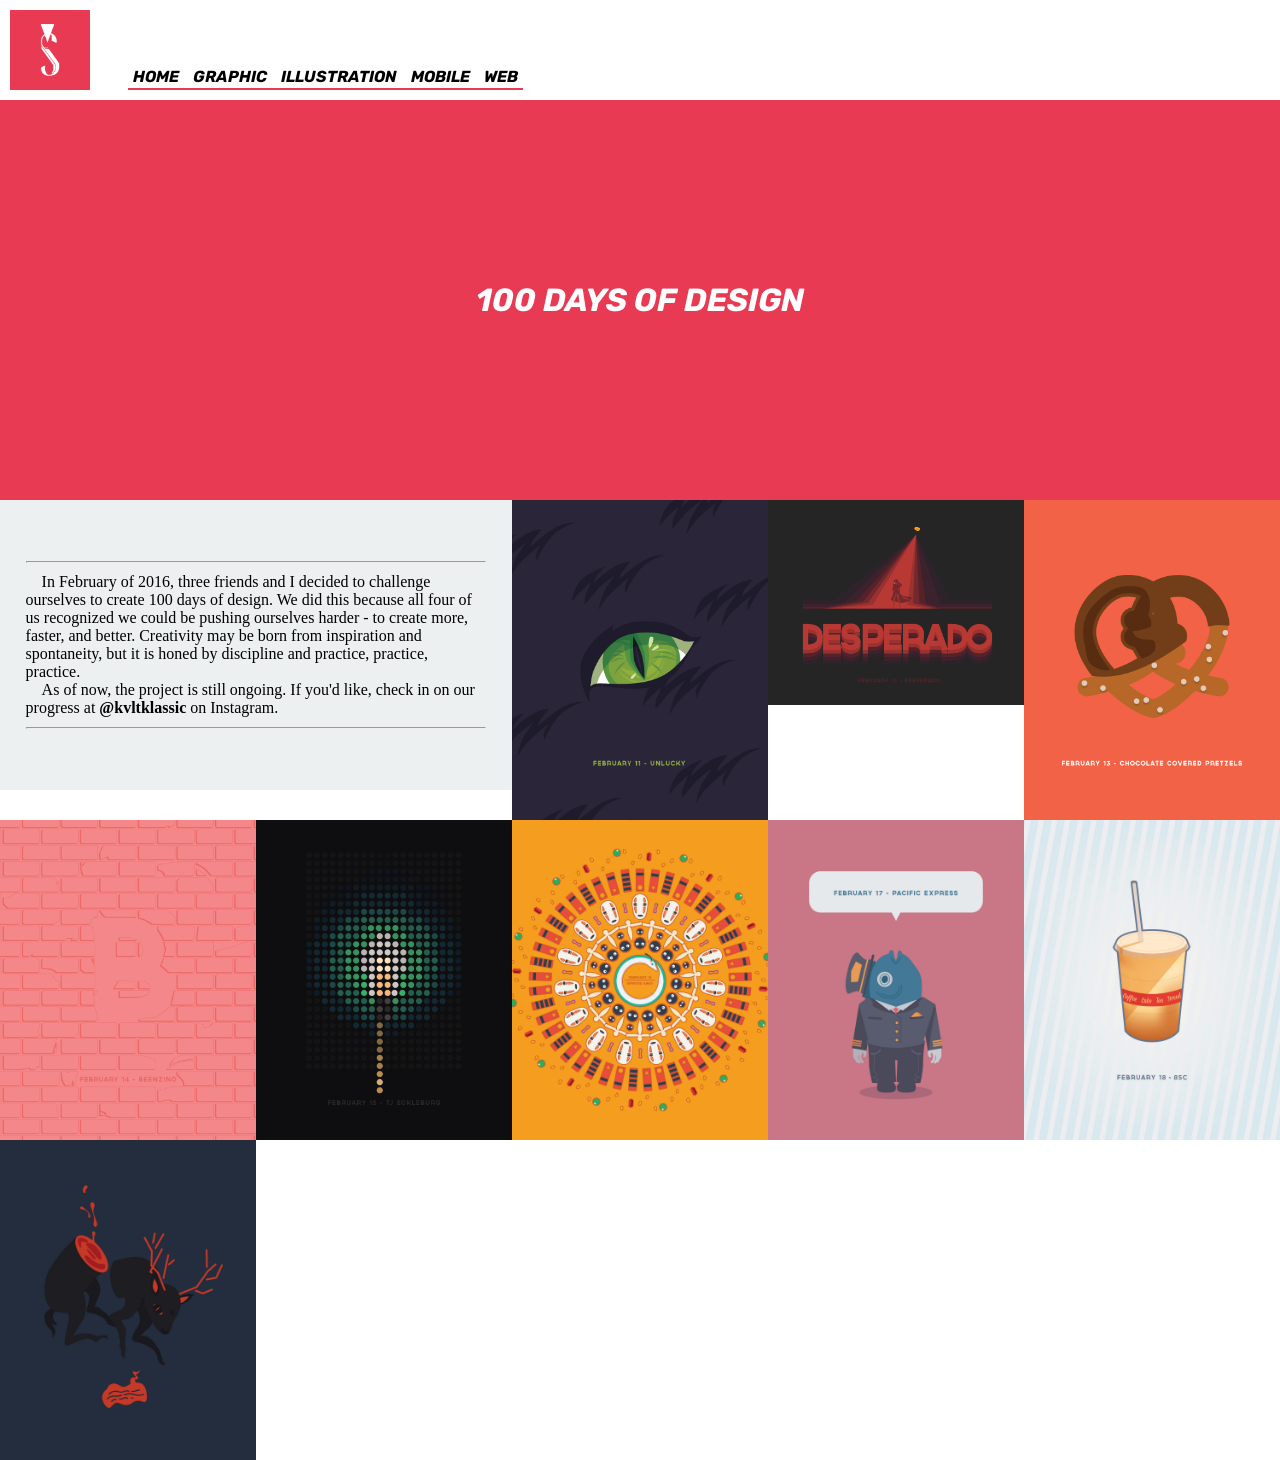
==== 100days.html @ 227e9b25 "add 100 days of design" ====
<!DOCTYPE html>
<html lang="en">
<head>
<meta charset="UTF-8">
<meta name="description" 
      content="Victoria Shi's Portfolio - 100 Days of Design">
<meta name="author" content="Victoria Shi">
    
<link rel="stylesheet" type="text/css" href="css/style.css">
<link rel="icon" 
      type="image/png" 
      href="favicon.png">
<link href='https://fonts.googleapis.com/css?family=Rubik:300,700italic' rel='stylesheet' type='text/css'>
<script src="https://ajax.googleapis.com/ajax/libs/jquery/1.11.3/jquery.min.js"></script>
<script src="https://npmcdn.com/masonry-layout@4.0/dist/masonry.pkgd.min.js"></script>

<title>Victoria Shi's Portfolio | 100 Days of Design</title>
</head>
<body>
    <div class="top">
    <div class="navbar-icon">
        <a href="index.html"><img src="images/personal-icon.png"></a>
    </div>
    <div class="navbar">
        <ul>
        <li><a href="/index.html">Home</a></li>
        <li><a href="/graphic.html">Graphic</a></li>
        <li><a href="/illustration.html">Illustration</a></li>
        <li><a href="/mobile.html">Mobile</a></li>
        <li><a href="/web.html">Web</a></li>
    </ul>
    <div class="underbar"></div>
    </div>
    
</div>
<div id="title">
    <p>100 Days of Design</p>
</div>   
    
<div class="masonry-grid">
    <div class="grid-sizer"></div>
    <div class="grid-item grid-item--width-2">
        <div class="text-light" id="hundred-days">
            <hr>
                <p>In February of 2016, three friends and I decided to challenge ourselves to create 100 days of design. We did this because all four of us recognized we could be pushing ourselves harder - to create more, faster, and better. Creativity may be born from inspiration and spontaneity, but it is honed by discipline and practice, practice, practice.</p>
            <p>As of now, the project is still ongoing. If you'd like, check in on our progress at <b><a href="https://www.instagram.com/kvltklassic/">@kvltklassic</a></b> on Instagram.</p>
            <hr>
            </div>
    </div>
    <div class="grid-item">
        <img src="/images/100_days/2.11-unlucky.jpg" alt="Day 1, February 11: Unlucky">
        </div>
    <div class="grid-item"><img src="/images/100_days/2.12-desperado.jpg" alt="Day 2, February 12: Desperado"></div>
    <div class="grid-item"><img src="/images/100_days/2.13-chocolate_pretzel.jpg" alt="Day 3, February 13: Chocolate-covered Pretzel"></div>
    <div class="grid-item"><img src="/images/100_days/2.14-beenzino.jpg" alt="Day 4, February 14: Break"></div>
    <div class="grid-item"><img src="/images/100_days/2.15-eckleburg.jpg" alt="Day 5, February 15: T.J. Eckleburg"></div>
    <div class="grid-item"><img src="/images/100_days/2.16-spirited_away.jpg" alt="Day 6, February 16: Spirited Away"></div>
    <div class="grid-item"><img src="/images/100_days/2.17-pacific_express.jpg" alt="Day 7, February 17: Pacific Express"></div>
    <div class="grid-item"><img src="/images/100_days/2.18-85C.jpg" alt="Day 8, February 18: 85C"></div>
    <div class="grid-item"><img src="/images/100_days/2.19-chaos_reigns.jpg" alt="Day 9, February 19: Chaos Reigns"></div>
</div>
    
<div class="footer">
    <p>&copy; Victoria Shi 2015</p>
</div>

    <script src="/js/vs.js"></script>
</body>
</html>
---- css/style.css ----
.text-emphasis, .text-emphasis-light, .navbar ul li a, .title-left, .contact .left, .mobile-container .item .caption .title,
.graphic-container .item .caption .title,
.smart-suds-container .item .caption .title,
.web-container .item .caption .title, .web-container #stitch-container #stitch-text .title, #title, .link .content {
  font-family: 'Rubik', 'Helvetica Neue', Helvetica, Arial, sans-serif;
  font-weight: 700;
  font-style: italic;
  font-size: 1em;
  text-transform: uppercase; }

.text-emphasis-light {
  font-style: normal;
  font-weight: 300; }

.text-light, .footer, .navbar ul li, .description-right, .contact .right, .mobile-container .item .caption .description,
.graphic-container .item .caption .description,
.smart-suds-container .item .caption .description,
.web-container .item .caption .description, .web-container #stitch-container #stitch-text .description {
  font-family: 'Roboto Slab', serif;
  font-weight: 300;
  font-size: 1em; }

.footer {
  color: white;
  background-color: #e83a53;
  height: 30px; }
  .footer p {
    line-height: 30px;
    margin-left: 15px; }

.top {
  position: relative;
  background-color: white;
  background-position: left center;
  background-size: 120% auto;
  width: 100vw;
  height: 10vw;
  min-height: 50px;
  max-height: 100px; }

.navbar {
  position: absolute;
  left: 10vw;
  bottom: 10px;
  max-width: 90vw; }
  .navbar ul li {
    padding: 2px 5px;
    color: white;
    display: inline-block; }
    .navbar ul li a {
      color: black; }
    .navbar ul li a:hover {
      color: #e83a53; }
    .navbar ul li a:active {
      color: #e83a53; }
  .navbar .underbar {
    height: 2px;
    background-color: #e83a53; }

.navbar-icon {
  box-sizing: border-box;
  padding: 10px;
  width: 10vw;
  height: 10vw;
  min-height: 50px;
  max-height: 100px;
  min-width: 50px;
  max-width: 100px;
  background-color: white;
  position: absolute; }
  .navbar-icon img {
    width: 100%;
    height: auto; }

@media only screen and (max-width: 500px) {
  .top {
    height: auto;
    min-height: inherit; }

  .navbar-icon {
    padding: 0;
    margin-top: 5px;
    position: static;
    overflow: hidden;
    float: none;
    text-align: center;
    min-width: 100vw;
    display: block; }
    .navbar-icon img {
      display: inline-block;
      margin-right: auto;
      margin-left: auto;
      height: 100%;
      width: auto; }

  .navbar {
    padding-left: 5px;
    padding-bottom: 5px;
    position: static;
    display: block;
    width: auto; }
    .navbar ul li a {
      font-size: .6em; } }
.grid-sizer,
.grid-item {
  width: 20%;
  box-sizing: border-box; }

.grid-item--width-2 {
  width: 40%; }

.grid-item {
  float: left; }

.grid-item img {
  display: block;
  max-width: 100%; }

#hundred-days {
  background-color: #ecf0f1;
  padding: 10% 5%;
  font-size: 1em;
  box-sizing: border-box; }
  #hundred-days p {
    text-indent: 1em; }
  #hundred-days hr {
    margin: 10px 0; }

@media only screen and (min-width: 900px) and (max-width: 1250px) {
  .grid-sizer,
  .grid-item {
    width: 25%; }

  .grid-item--width-2 {
    width: 50%; } }
@media only screen and (min-width: 550px) and (max-width: 900px) {
  .grid-sizer,
  .grid-item {
    width: 33.333%; }

  .grid-item--width-2 {
    width: 66.667%; } }
@media only screen and (max-width: 550px) and (min-width: 320px) {
  .grid-sizer,
  .grid-item {
    width: 50%; }

  .grid-item--width-2 {
    width: 100%; } }
/* Smartphones (portrait) ----------- */
@media only screen and (max-width: 320px) {
  .grid-sizer,
  .grid-item {
    width: 100%; } }
* {
  padding: 0;
  margin: 0; }

a {
  text-decoration: none;
  color: inherit; }

.title-left, .contact .left, .mobile-container .item .caption .title,
.graphic-container .item .caption .title,
.smart-suds-container .item .caption .title,
.web-container .item .caption .title, .web-container #stitch-container #stitch-text .title {
  vertical-align: top;
  display: inline-block;
  word-break: break-all;
  width: 40%;
  padding-right: 2%;
  text-align: right;
  box-sizing: border-box;
  font-size: 3em; }
  .title-left a, .contact .left a, .mobile-container .item .caption .title a,
  .graphic-container .item .caption .title a,
  .smart-suds-container .item .caption .title a,
  .web-container .item .caption .title a, .web-container #stitch-container #stitch-text .title a {
    color: inherit; }
  .title-left a:hover, .contact .left a:hover, .mobile-container .item .caption .title a:hover,
  .graphic-container .item .caption .title a:hover,
  .smart-suds-container .item .caption .title a:hover,
  .web-container .item .caption .title a:hover, .web-container #stitch-container #stitch-text .title a:hover {
    opacity: 0.5; }

.title-center {
  font-size: 3em;
  word-break: normal;
  width: 100%;
  padding: 0;
  text-align: center;
  border: none;
  display: inline; }

.description-center {
  border: none;
  padding-left: 0;
  width: 100%; }

.description-right, .contact .right, .mobile-container .item .caption .description,
.graphic-container .item .caption .description,
.smart-suds-container .item .caption .description,
.web-container .item .caption .description, .web-container #stitch-container #stitch-text .description {
  border-left: 1px solid black;
  line-height: 2em;
  box-sizing: border-box;
  vertical-align: top;
  display: inline-block;
  font-size: .7em;
  text-indent: 20px;
  text-align: left;
  padding-left: 2%;
  width: 50%;
  text-transform: none; }

.large-banner, #title, #about, .header {
  width: 100vw;
  height: 40vw;
  max-height: 400px;
  text-align: center; }

#title {
  background-color: #e83a53; }
  #title p {
    color: white;
    display: inline-block;
    font-size: 2em;
    padding: 0 5vw;
    position: relative;
    top: 50%;
    -webkit-transform: translateY(-50%);
    -ms-transform: translateY(-50%);
    transform: translateY(-50%); }

.contact {
  margin-right: auto;
  margin-left: auto;
  max-width: 800px;
  padding: 40px 0;
  text-align: center; }
  .contact a {
    text-decoration: underline; }
  .contact a:hover {
    opacity: 0.5; }
  .contact .left {
    word-break: keep-all; }
  .contact .right {
    font-size: 1em; }
  .contact .contact-links-container {
    display: -webkit-box;
    display: -webkit-flex;
    display: -moz-flex;
    display: -ms-flexbox;
    display: flex;
    -webkit-box-pack: center;
    -ms-flex-pack: center;
    -webkit-justify-content: center;
    -moz-justify-content: center;
    justify-content: center; }
  .contact img {
    max-width: 80%; }

#about {
  background-color: black;
  background-image: url(/images/sf-night.jpg);
  background-size: cover;
  background-position: center center;
  text-align: center; }
  #about span {
    line-height: 1.5em;
    color: white;
    display: inline-block;
    padding: 0 1vw;
    position: relative;
    top: 50%;
    -webkit-transform: translateY(-50%);
    -ms-transform: translateY(-50%);
    transform: translateY(-50%); }
  #about span.names {
    text-align: left; }
  #about span.positions {
    text-align: right; }

.link-container {
  text-align: center;
  background-color: #e83a53; }

.link {
  background-color: #e83a53;
  padding: 2vw 0;
  text-align: center; }
  .link:hover {
    color: white; }
  .link .img-fill {
    -webkit-transition: background-color 0.3s;
    -moz-transition: background-color 0.3s;
    -ms-transition: background-color 0.3s;
    -o-transition: background-color 0.3s;
    transition: background-color 0.3s;
    display: inline-block;
    width: 50%;
    padding: 0; }
    .link .img-fill.light {
      background-color: white; }
    .link .img-fill.dark {
      background-color: black; }
    .link .img-fill:hover {
      background-color: #e83a53; }
    .link .img-fill img {
      width: 100%;
      vertical-align: bottom; }
  .link .content {
    padding: 1vw 0;
    font-size: 2em; }
    .link .content span a {
      color: white; }
    .link .content span a:hover {
      color: black; }

.header {
  background-position: center center;
  background-size: cover; }
  .header span {
    display: inline-block;
    position: relative;
    top: 50%;
    -webkit-transform: translateY(-50%);
    -ms-transform: translateY(-50%);
    transform: translateY(-50%);
    font-size: 2em;
    color: white; }
  .header img {
    height: 2em;
    position: relative;
    top: 50%;
    -webkit-transform: translateY(-50%);
    -ms-transform: translateY(-50%);
    transform: translateY(-50%); }
  .header#header-illustration {
    background-image: url(/images/illustration.JPG); }
  .header#header-mobile {
    background-image: url(/images/mobile.jpg); }
  .header#header-graphic {
    background-image: url(/images/graphic.jpg); }
  .header#header-smart-suds {
    background-image: url(/images/smart-suds/laundromat.jpg); }
  .header#header-web {
    background-image: url(/images/stripes2-edited.jpg); }

.illustration-container {
  text-align: center;
  padding: 5%;
  max-width: 1000px;
  margin-right: auto;
  margin-left: auto;
  background-color: white;
  -webkit-box-align: center;
  -ms-flex-align: center;
  -webkit-align-items: center;
  -moz-align-items: center;
  align-items: center;
  display: -webkit-box;
  display: -webkit-flex;
  display: -moz-flex;
  display: -ms-flexbox;
  display: flex;
  -webkit-flex-wrap: wrap;
  -moz-flex-wrap: wrap;
  -ms-flex-wrap: wrap;
  flex-wrap: wrap;
  -webkit-box-direction: normal;
  -webkit-box-orient: horizontal;
  -webkit-flex-direction: row;
  -moz-flex-direction: row;
  -ms-flex-direction: row;
  flex-direction: row;
  -ms-flex-pack: distribute;
  -webkit-justify-content: space-around;
  -moz-justify-content: space-around;
  justify-content: space-around; }
  .illustration-container .item {
    border: 1px solid #f7f7f7;
    margin-bottom: 1%;
    padding: 5px;
    position: relative;
    overflow: hidden;
    box-sizing: border-box;
    background-color: white;
    width: 49%; }
    .illustration-container .item img {
      width: 100%;
      height: auto;
      position: relative; }
    .illustration-container .item .caption {
      position: absolute;
      background-color: black;
      top: 5px;
      left: 5px;
      bottom: 5px;
      right: 5px;
      color: white; }
    .illustration-container .item .caption span {
      display: inline;
      position: absolute;
      bottom: 5%;
      width: 90%; }
      .illustration-container .item .caption span.title {
        overflow: hidden;
        left: 5%;
        text-align: left;
        font-size: 3em;
        word-break: break-all; }
      .illustration-container .item .caption span.description {
        display: none; }

.mobile-container .item,
.graphic-container .item,
.smart-suds-container .item,
.web-container .item {
  padding: 40px 20px;
  box-sizing: border-box;
  width: 100vw;
  text-align: center; }
  .mobile-container .item:nth-of-type(odd),
  .graphic-container .item:nth-of-type(odd),
  .smart-suds-container .item:nth-of-type(odd),
  .web-container .item:nth-of-type(odd) {
    background-color: #f7f7f7; }
  .mobile-container .item:nth-of-type(even),
  .graphic-container .item:nth-of-type(even),
  .smart-suds-container .item:nth-of-type(even),
  .web-container .item:nth-of-type(even) {
    background-color: white; }
  .mobile-container .item.full-vertical .screens,
  .graphic-container .item.full-vertical .screens,
  .smart-suds-container .item.full-vertical .screens,
  .web-container .item.full-vertical .screens {
    -webkit-box-direction: normal;
    -webkit-box-orient: vertical;
    -webkit-flex-direction: column;
    -moz-flex-direction: column;
    -ms-flex-direction: column;
    flex-direction: column;
    -webkit-flex-wrap: wrap;
    -moz-flex-wrap: wrap;
    -ms-flex-wrap: wrap;
    flex-wrap: wrap;
    width: 100%; }
  .mobile-container .item .screens,
  .graphic-container .item .screens,
  .smart-suds-container .item .screens,
  .web-container .item .screens {
    width: 65%;
    margin-right: auto;
    margin-left: auto;
    max-width: 800px;
    display: -webkit-box;
    display: -webkit-flex;
    display: -moz-flex;
    display: -ms-flexbox;
    display: flex;
    -webkit-box-pack: center;
    -ms-flex-pack: center;
    -webkit-justify-content: center;
    -moz-justify-content: center;
    justify-content: center; }
  .mobile-container .item .screens#miwok,
  .graphic-container .item .screens#miwok,
  .smart-suds-container .item .screens#miwok,
  .web-container .item .screens#miwok {
    width: 90%;
    max-width: 900px;
    flex-wrap: wrap; }
    .mobile-container .item .screens#miwok .img-container,
    .graphic-container .item .screens#miwok .img-container,
    .smart-suds-container .item .screens#miwok .img-container,
    .web-container .item .screens#miwok .img-container {
      min-width: 80px;
      width: 33%;
      max-width: 150px; }
  .mobile-container .item img,
  .graphic-container .item img,
  .smart-suds-container .item img,
  .web-container .item img {
    max-width: 100%; }
  .mobile-container .item .caption,
  .graphic-container .item .caption,
  .smart-suds-container .item .caption,
  .web-container .item .caption {
    padding: 40px 0;
    max-width: 1000px;
    margin-right: auto;
    margin-left: auto; }
  .mobile-container .item .caption .line,
  .graphic-container .item .caption .line,
  .smart-suds-container .item .caption .line,
  .web-container .item .caption .line {
    display: none;
    margin: 20px 0;
    height: 1px;
    background-color: black; }

.web-container #stitch-container {
  text-align: left;
  margin-bottom: 40px; }
  .web-container #stitch-container img {
    width: 100%;
    display: block; }
  .web-container #stitch-container #stitch-text {
    min-height: 100%;
    box-sizing: border-box;
    vertical-align: top;
    text-align: center; }
    .web-container #stitch-container #stitch-text .title {
      margin: 40px 0; }
    .web-container #stitch-container #stitch-text .description {
      margin: 40px 0; }
.web-container .item .screens {
  width: 100%;
  -webkit-flex-wrap: wrap;
  -moz-flex-wrap: wrap;
  -ms-flex-wrap: wrap;
  flex-wrap: wrap;
  -webkit-box-align: center;
  -ms-flex-align: center;
  -webkit-align-items: center;
  -moz-align-items: center;
  align-items: center; }
.web-container .img-container {
  padding: 40px 0; }
.web-container .img-container.small {
  width: 30%; }
.web-container .img-container.full {
  width: 60%; }
.web-container .img-container.small img,
.web-container .img-container.full img {
  width: 100%;
  height: auto; }
.web-container .img-container.arrow {
  box-sizing: border-box;
  width: 5%;
  padding: 10px; }

.smart-suds-container ul {
  padding-left: 20px;
  text-indent: 0; }
.smart-suds-container #final-app .screens {
  -webkit-flex-wrap: wrap;
  -moz-flex-wrap: wrap;
  -ms-flex-wrap: wrap;
  flex-wrap: wrap;
  -webkit-box-pack: center;
  -ms-flex-pack: center;
  -webkit-justify-content: center;
  -moz-justify-content: center;
  justify-content: center; }
.smart-suds-container #final-app .img-container {
  max-width: 33%; }

#chaos-reigns {
  height: 400px;
  background: url("/images/100_days/chaos_reigns-thumb-dark.png") no-repeat center;
  width: 500px; }
  #chaos-reigns:hover {
    -webkit-transition: background-image 0.5s ease-in-out;
    -moz-transition: background-image 0.5s ease-in-out;
    -ms-transition: background-image 0.5s ease-in-out;
    -o-transition: background-image 0.5s ease-in-out;
    transition: background-image 0.5s ease-in-out;
    background-image: url("/images/100_days/chaos_reigns-thumb-light.png"); }

.caption.light {
  color: lightgray; }

#living-community .screens {
  -webkit-flex-wrap: wrap;
  -moz-flex-wrap: wrap;
  -ms-flex-wrap: wrap;
  flex-wrap: wrap; }
#living-community .img-container {
  width: 33%; }

.up-button {
  margin-left: -90%;
  display: inline-block;
  height: 3em;
  width: 3em;
  background: url("/images/icons/arrow_u.png") no-repeat center;
  background-size: contain; }
  .up-button.dark {
    background-image: url("/images/icons/arrow_u_black.png"); }
  .up-button:hover {
    cursor: pointer;
    opacity: 0.5; }

.mobile-container .item:nth-of-type(odd) {
  background-color: white; }
.mobile-container .item:nth-of-type(even) {
  background-color: #f7f7f7; }

/* Small screens ----------- */
@media only screen and (max-width: 500px), (max-device-width: 500px) {
  .contact .left,
  .contact .right {
    margin-right: auto;
    margin-left: auto;
    text-align: center;
    width: 80%;
    display: block;
    border: none; }
  .contact .left {
    margin-bottom: 40px; }

  .smart-suds-container #final-app .screens {
    -webkit-flex-wrap: wrap;
    -moz-flex-wrap: wrap;
    -ms-flex-wrap: wrap;
    flex-wrap: wrap;
    -webkit-box-pack: center;
    -ms-flex-pack: center;
    -webkit-justify-content: center;
    -moz-justify-content: center;
    justify-content: center; }
  .smart-suds-container #final-app .img-container {
    max-width: 100%; }

  .mobile-container .item,
  .mobile-container #living-community,
  .graphic-container .item,
  .graphic-container #living-community,
  .smart-suds-container .item,
  .smart-suds-container #living-community,
  .web-container .item,
  .web-container #living-community {
    padding: 20px; }
    .mobile-container .item .screens,
    .mobile-container #living-community .screens,
    .graphic-container .item .screens,
    .graphic-container #living-community .screens,
    .smart-suds-container .item .screens,
    .smart-suds-container #living-community .screens,
    .web-container .item .screens,
    .web-container #living-community .screens {
      -webkit-box-direction: normal;
      -webkit-box-orient: vertical;
      -webkit-flex-direction: column;
      -moz-flex-direction: column;
      -ms-flex-direction: column;
      flex-direction: column;
      -webkit-flex-wrap: wrap;
      -moz-flex-wrap: wrap;
      -ms-flex-wrap: wrap;
      flex-wrap: wrap;
      width: 100%; }
    .mobile-container .item .img-container,
    .mobile-container #living-community .img-container,
    .graphic-container .item .img-container,
    .graphic-container #living-community .img-container,
    .smart-suds-container .item .img-container,
    .smart-suds-container #living-community .img-container,
    .web-container .item .img-container,
    .web-container #living-community .img-container {
      width: 100%; }
    .mobile-container .item .caption,
    .mobile-container #living-community .caption,
    .graphic-container .item .caption,
    .graphic-container #living-community .caption,
    .smart-suds-container .item .caption,
    .smart-suds-container #living-community .caption,
    .web-container .item .caption,
    .web-container #living-community .caption {
      padding: 20px 0 0 0; }
    .mobile-container .item .caption .line,
    .mobile-container #living-community .caption .line,
    .graphic-container .item .caption .line,
    .graphic-container #living-community .caption .line,
    .smart-suds-container .item .caption .line,
    .smart-suds-container #living-community .caption .line,
    .web-container .item .caption .line,
    .web-container #living-community .caption .line {
      display: block; }
    .mobile-container .item .caption .title,
    .mobile-container #living-community .caption .title,
    .graphic-container .item .caption .title,
    .graphic-container #living-community .caption .title,
    .smart-suds-container .item .caption .title,
    .smart-suds-container #living-community .caption .title,
    .web-container .item .caption .title,
    .web-container #living-community .caption .title {
      font-size: 3em;
      word-break: normal;
      width: 100%;
      padding: 0;
      text-align: center;
      border: none;
      display: inline; }
    .mobile-container .item .caption .description,
    .mobile-container #living-community .caption .description,
    .graphic-container .item .caption .description,
    .graphic-container #living-community .caption .description,
    .smart-suds-container .item .caption .description,
    .smart-suds-container #living-community .caption .description,
    .web-container .item .caption .description,
    .web-container #living-community .caption .description {
      border: none;
      padding-left: 0;
      width: 100%; }
  .mobile-container #living-community .img-container,
  .graphic-container #living-community .img-container,
  .smart-suds-container #living-community .img-container,
  .web-container #living-community .img-container {
    width: 50%; }
  .mobile-container #living-community .screens,
  .graphic-container #living-community .screens,
  .smart-suds-container #living-community .screens,
  .web-container #living-community .screens {
    -webkit-box-direction: normal;
    -webkit-box-orient: horizontal;
    -webkit-flex-direction: row;
    -moz-flex-direction: row;
    -ms-flex-direction: row;
    flex-direction: row; }
  .mobile-container #living-community .line,
  .graphic-container #living-community .line,
  .smart-suds-container #living-community .line,
  .web-container #living-community .line {
    background-color: lightgray; }

  .link {
    padding: 20px 0;
    display: -webkit-box;
    display: -webkit-flex;
    display: -moz-flex;
    display: -ms-flexbox;
    display: flex;
    -webkit-flex-wrap: wrap;
    -moz-flex-wrap: wrap;
    -ms-flex-wrap: wrap;
    flex-wrap: wrap;
    -webkit-box-direction: normal;
    -webkit-box-orient: horizontal;
    -webkit-flex-direction: row;
    -moz-flex-direction: row;
    -ms-flex-direction: row;
    flex-direction: row;
    -webkit-box-pack: center;
    -ms-flex-pack: center;
    -webkit-justify-content: center;
    -moz-justify-content: center;
    justify-content: center;
    -webkit-box-align: center;
    -ms-flex-align: center;
    -webkit-align-items: center;
    -moz-align-items: center;
    align-items: center; }
    .link .img-fill {
      width: 30%;
      margin-right: 10px; }

  .illustration-container .item {
    width: 100%; }

  .mobile-container .item .screens {
    -webkit-box-direction: normal;
    -webkit-box-orient: horizontal;
    -webkit-flex-direction: row;
    -moz-flex-direction: row;
    -ms-flex-direction: row;
    flex-direction: row; }

  .mobile-container .item .img-container {
    width: 50%; }

  #title {
    font-size: 1em; }

  .link .background-image {
    -webkit-filter: blur(0px);
    -moz-filter: blur(0px);
    -ms-filter: blur(0px);
    -o-filter: blur(0px);
    filter: blur(0px); }

  #about span {
    font-size: .6em; }

  .illustration-container .item .caption span.title {
    font-size: 2em; }

  .web-container #stitch-container #stitch-text .title {
    font-size: 3em;
    word-break: normal;
    width: 100%;
    padding: 0;
    text-align: center;
    border: none;
    display: inline; }
  .web-container #stitch-container #stitch-text .description {
    border: none;
    padding-left: 0;
    width: 100%; }
  .web-container .img-container.small {
    width: 100%; }
  .web-container .img-container.full {
    width: 100%; }
  .web-container .img-container.arrow {
    display: none; } }
@media only screen and (min-width: 650px) {
  .header span {
    font-size: 3em; }
  .header img {
    height: 3em; }

  .link {
    max-width: 500px;
    width: 50vw;
    display: inline-block; } }
@media only screen and (min-width: 950px) {
  .web-container #stitch-container {
    background-image: url("/images/web/twindom/twindom.com-stitch-blurred.jpg");
    background-position: right center;
    background-size: cover; }
    .web-container #stitch-container img {
      width: 65%;
      display: inline-block; }
    .web-container #stitch-container #stitch-text {
      background-color: rgba(0, 0, 0, 0.2);
      color: white;
      padding: 5%;
      width: 35%;
      display: inline-block; }
      .web-container #stitch-container #stitch-text .title {
        font-size: 2em;
        word-break: break-all;
        width: 100%;
        padding: 0;
        text-align: left;
        display: inline; }
      .web-container #stitch-container #stitch-text .description {
        border: none;
        width: 100%; }

  .mobile-container .item .caption .title,
  .graphic-container .item .caption .title {
    word-break: normal; } }

/*# sourceMappingURL=style.css.map */
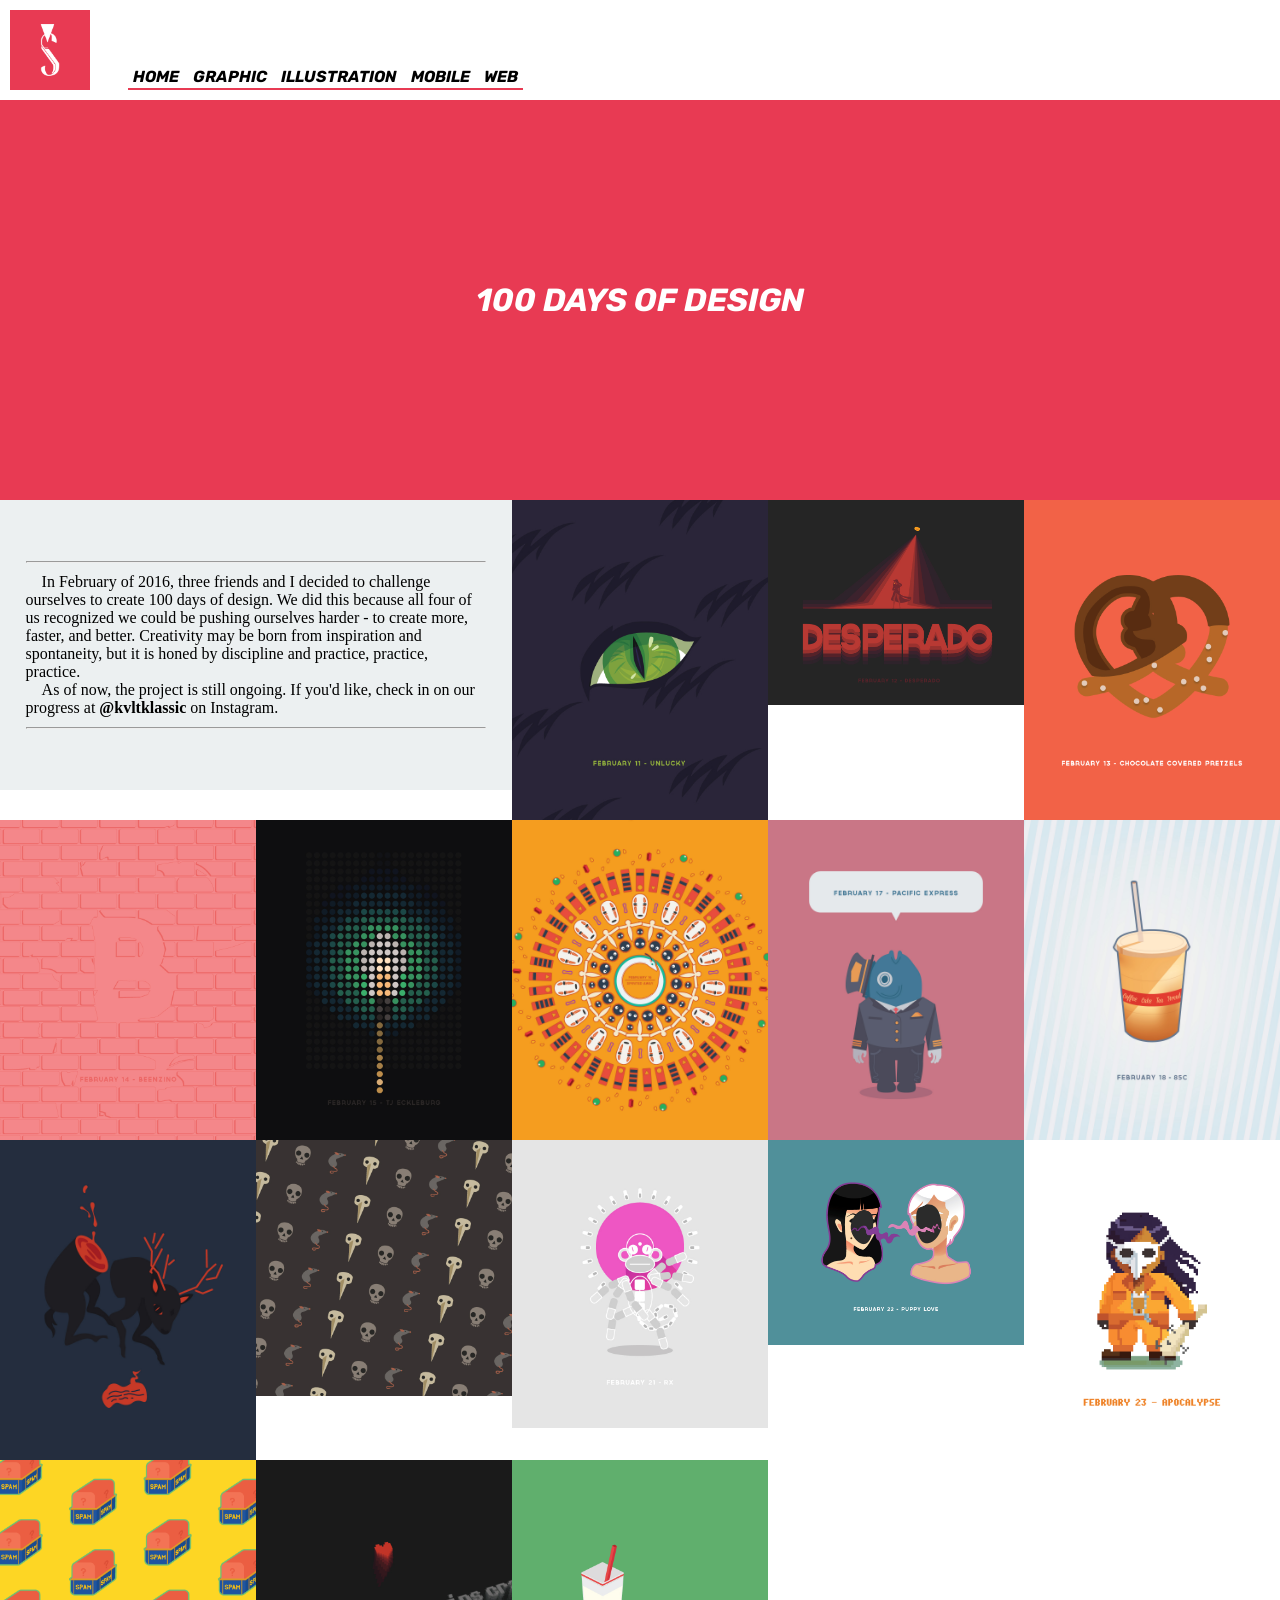
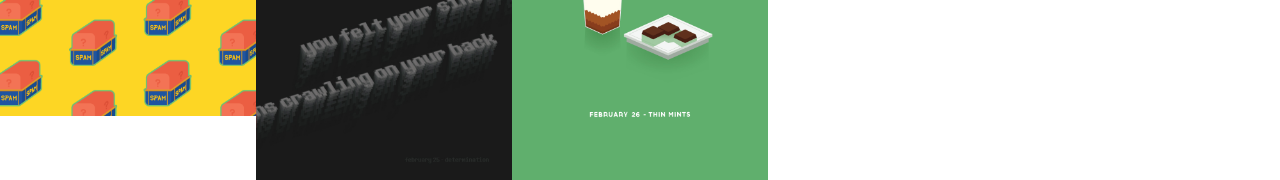
==== commit ae14a1f4: "update 100 days challenge up to february 26" ====
--- a/100days.html
+++ b/100days.html
@@ -5,7 +5,8 @@
 <meta name="description" 
       content="Victoria Shi's Portfolio - 100 Days of Design">
 <meta name="author" content="Victoria Shi">
-    
+<meta name="viewport" content="width=device-width,initial-scale=1">
+
 <link rel="stylesheet" type="text/css" href="css/style.css">
 <link rel="icon" 
       type="image/png" 
@@ -58,7 +59,15 @@
     <div class="grid-item"><img src="/images/100_days/2.17-pacific_express.jpg" alt="Day 7, February 17: Pacific Express"></div>
     <div class="grid-item"><img src="/images/100_days/2.18-85C.jpg" alt="Day 8, February 18: 85C"></div>
     <div class="grid-item"><img src="/images/100_days/2.19-chaos_reigns.jpg" alt="Day 9, February 19: Chaos Reigns"></div>
+    <div class="grid-item"><img src="/images/100_days/2.20-tomb_paper.jpg" alt="Day 10, February 20: Tomb Paper"></div>
+    <div class="grid-item"><img src="/images/100_days/2.21-rx.jpg" alt="Day 11, February 21: ℞"></div>
+    <div class="grid-item"><img src="/images/100_days/2.22-puppy_love.jpg" alt="Day 12, February 22: Puppy Love"></div>
+    <div class="grid-item"><img src="/images/100_days/2.23-apocalypse.jpg" alt="Day 13, February 23: Apocalypse"></div>
+    <div class="grid-item"><img src="/images/100_days/2.24-spam.png" alt="Day 14, February 24: Spam"></div>
+    <div class="grid-item"><img src="/images/100_days/2.25-determination.jpg" alt="Day 15, February 25: Determination"></div>
+    <div class="grid-item"><img src="/images/100_days/2.26-thin_mints.jpg" alt="Day 16, February 26: Thin Mints"></div>
 </div>
+    
     
 <div class="footer">
     <p>&copy; Victoria Shi 2015</p>
--- a/css/style.css
+++ b/css/style.css
@@ -74,8 +74,10 @@
 
 @media only screen and (max-width: 500px) {
   .top {
+    text-align: center;
     height: auto;
-    min-height: inherit; }
+    min-height: inherit;
+    box-sizing: border-box; }
 
   .navbar-icon {
     padding: 0;
@@ -94,13 +96,15 @@
       width: auto; }
 
   .navbar {
+    text-align: center;
     padding-left: 5px;
     padding-bottom: 5px;
     position: static;
     display: block;
-    width: auto; }
+    width: auto;
+    margin-bottom: 10px; }
     .navbar ul li a {
-      font-size: .6em; } }
+      font-size: 1em; } }
 .grid-sizer,
 .grid-item {
   width: 20%;
@@ -216,6 +220,7 @@
 .large-banner, #title, #about, .header {
   width: 100vw;
   height: 40vw;
+  min-height: 250px;
   max-height: 400px;
   text-align: center; }
 
@@ -558,9 +563,15 @@
   max-width: 33%; }
 
 #chaos-reigns {
-  height: 400px;
+  width: 100%;
+  height: 320px;
   background: url("/images/100_days/chaos_reigns-thumb-dark.png") no-repeat center;
-  width: 500px; }
+  -webkit-background-size: contain;
+  -khtml-background-size: contain;
+  -moz-background-size: contain;
+  -ms-background-size: contain;
+  -o-background-size: contain;
+  background-size: contain; }
   #chaos-reigns:hover {
     -webkit-transition: background-image 0.5s ease-in-out;
     -moz-transition: background-image 0.5s ease-in-out;
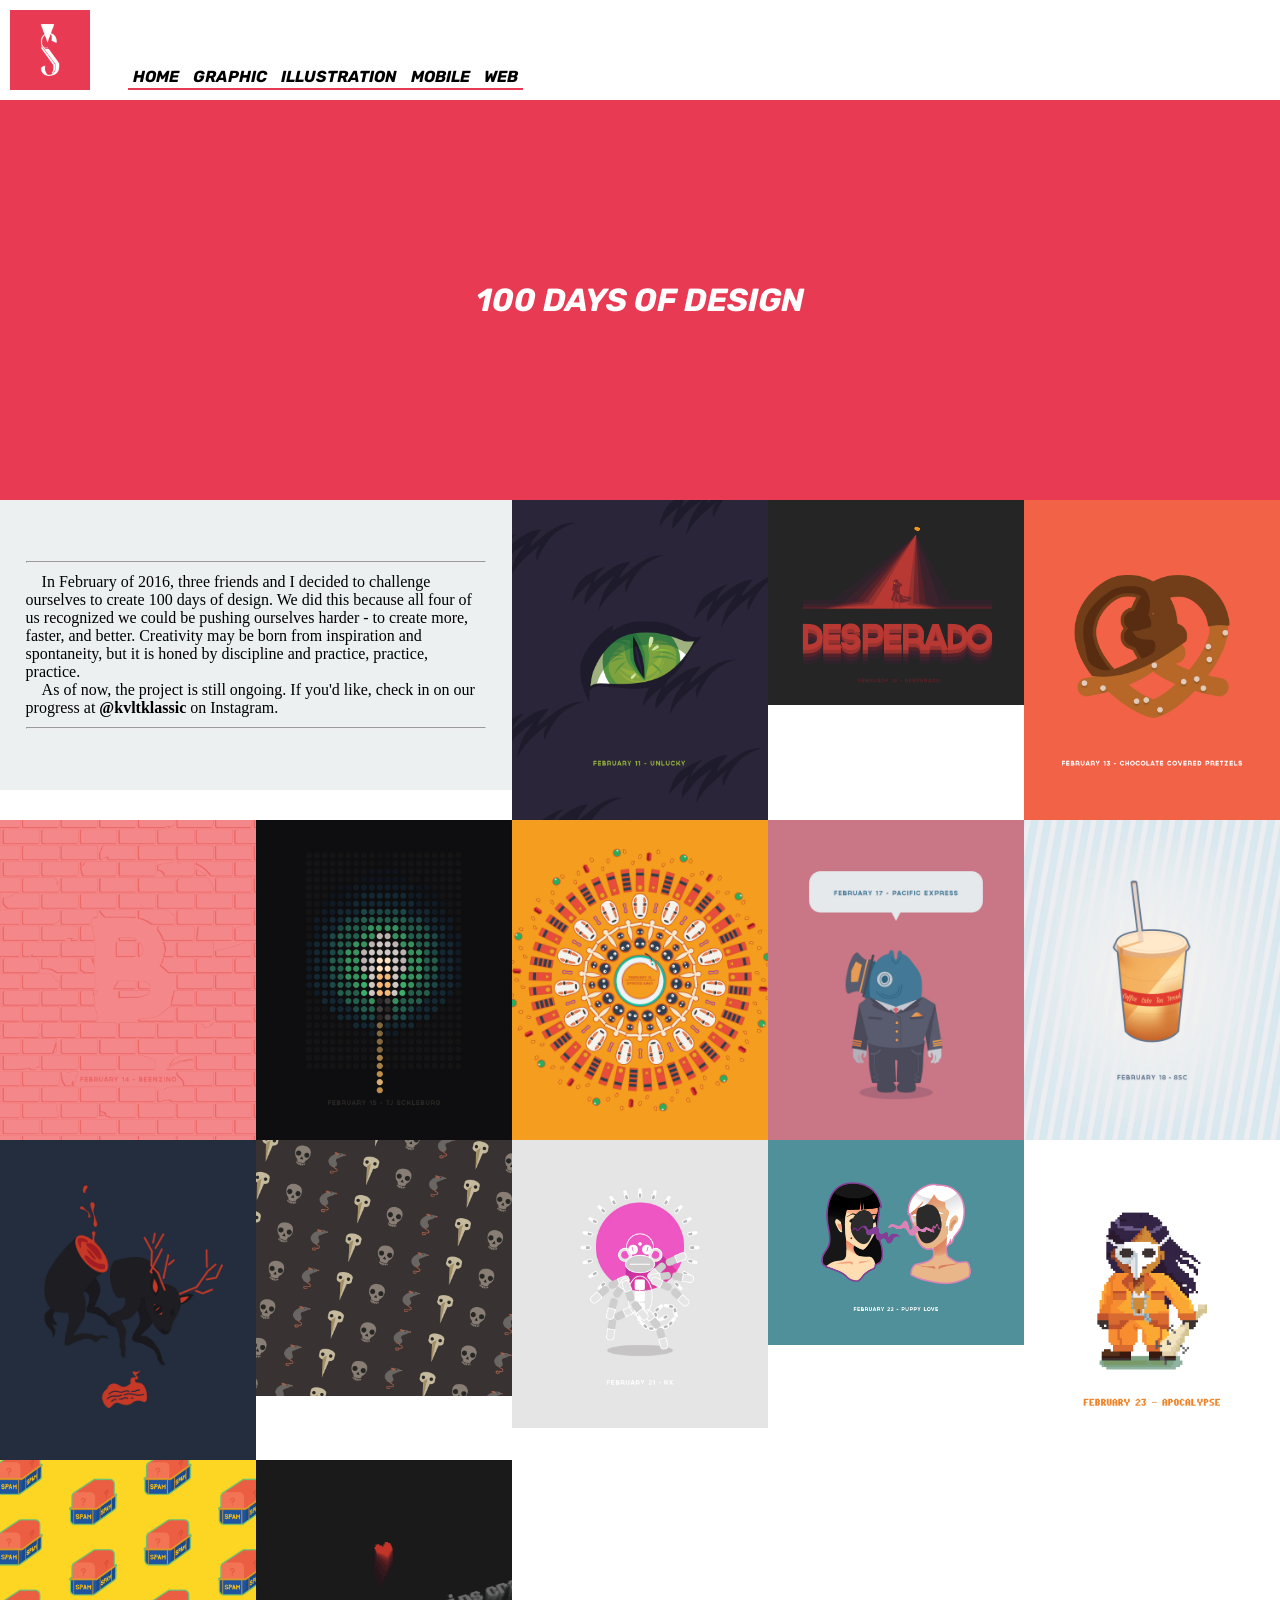
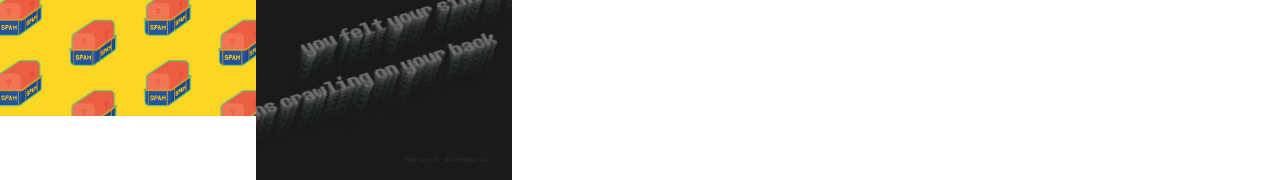
==== commit e0c535f5: "gh-pages not updating???" ====
--- a/100days.html
+++ b/100days.html
@@ -65,8 +65,7 @@
     <div class="grid-item"><img src="/images/100_days/2.23-apocalypse.jpg" alt="Day 13, February 23: Apocalypse"></div>
     <div class="grid-item"><img src="/images/100_days/2.24-spam.png" alt="Day 14, February 24: Spam"></div>
     <div class="grid-item"><img src="/images/100_days/2.25-determination.jpg" alt="Day 15, February 25: Determination"></div>
-    <div class="grid-item"><img src="/images/100_days/2.26-thin_mints.jpg" alt="Day 16, February 26: Thin Mints"></div>
-</div>
+    
     
     
 <div class="footer">
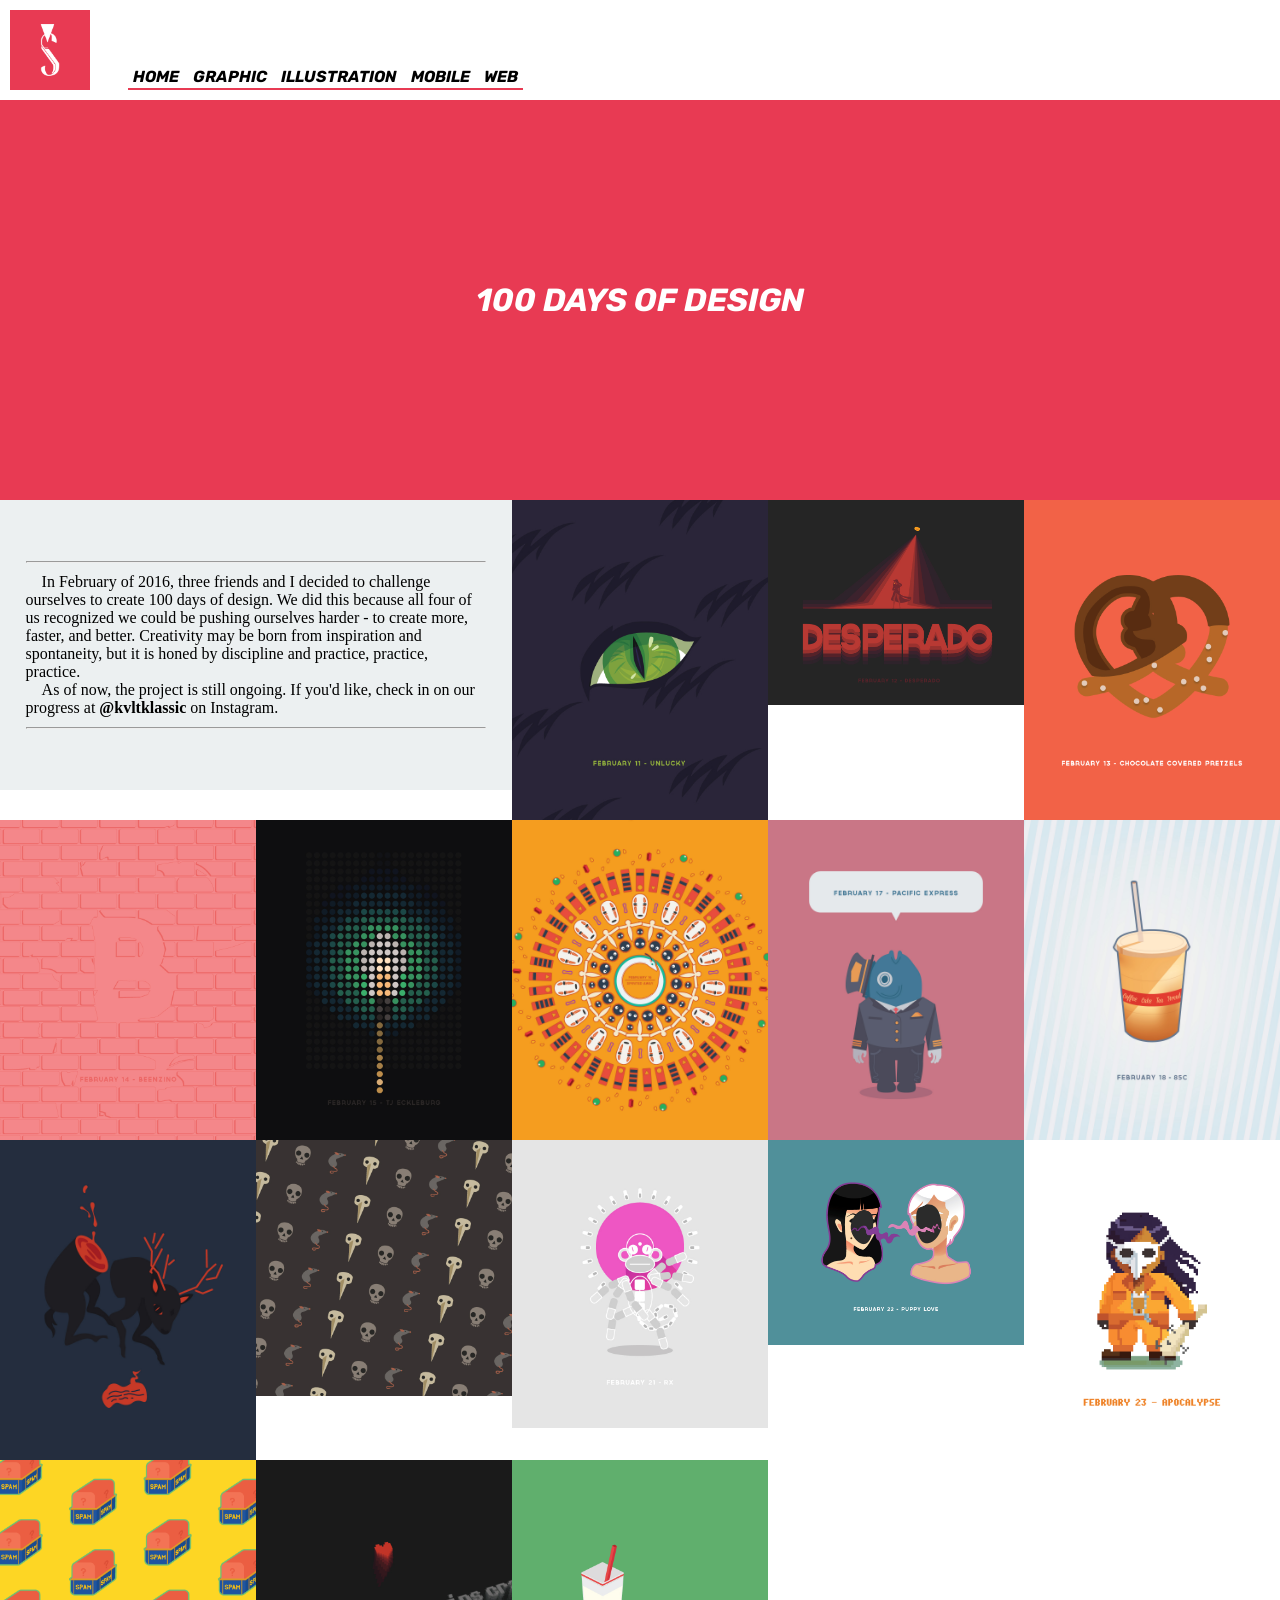
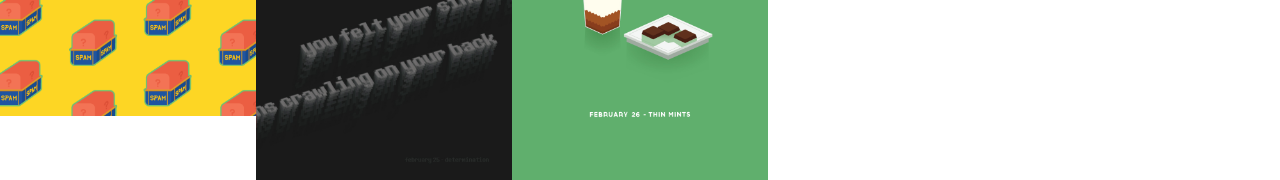
==== commit 70d65668: "readd day 16" ====
--- a/100days.html
+++ b/100days.html
@@ -65,6 +65,7 @@
     <div class="grid-item"><img src="/images/100_days/2.23-apocalypse.jpg" alt="Day 13, February 23: Apocalypse"></div>
     <div class="grid-item"><img src="/images/100_days/2.24-spam.png" alt="Day 14, February 24: Spam"></div>
     <div class="grid-item"><img src="/images/100_days/2.25-determination.jpg" alt="Day 15, February 25: Determination"></div>
+    <div class="grid-item"><img src="/images/100_days/2.26-thin_mints.jpg" alt="Day 16, February 26: Thin Mints"></div>
     
     
     
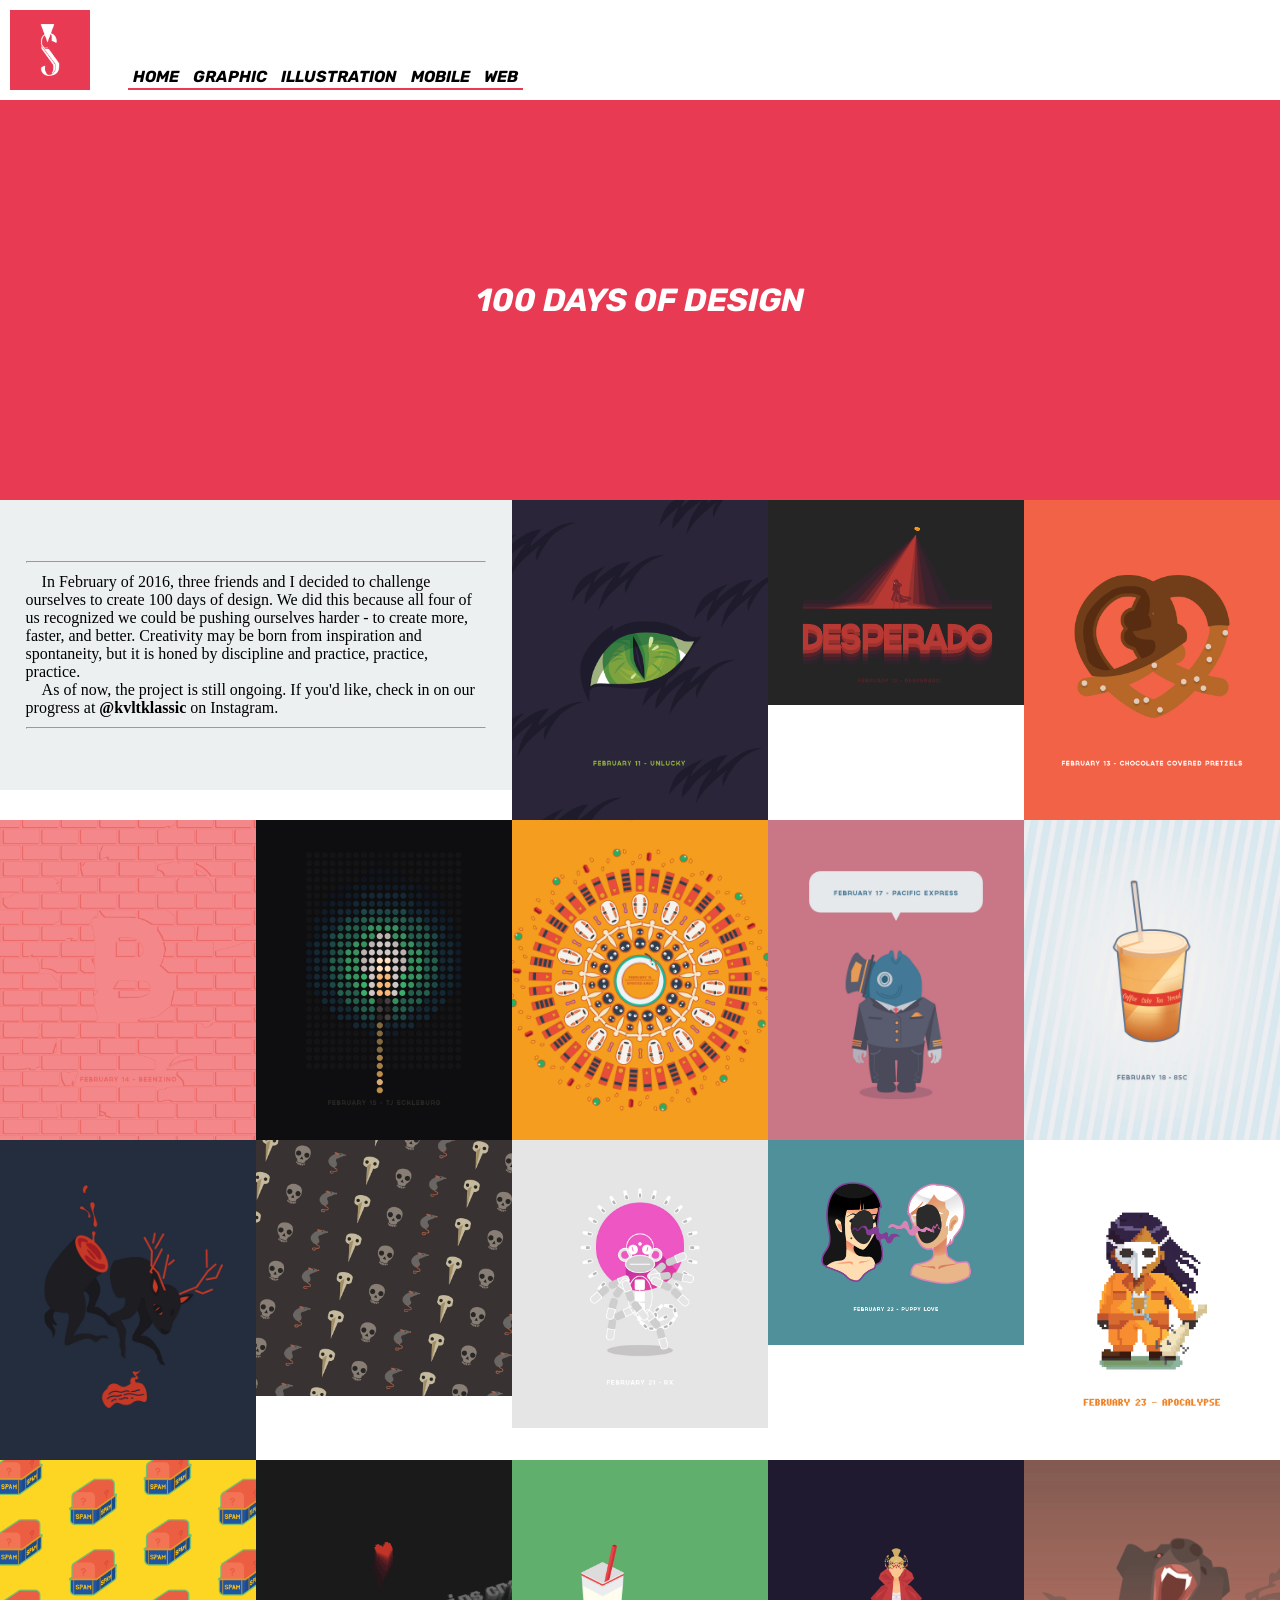
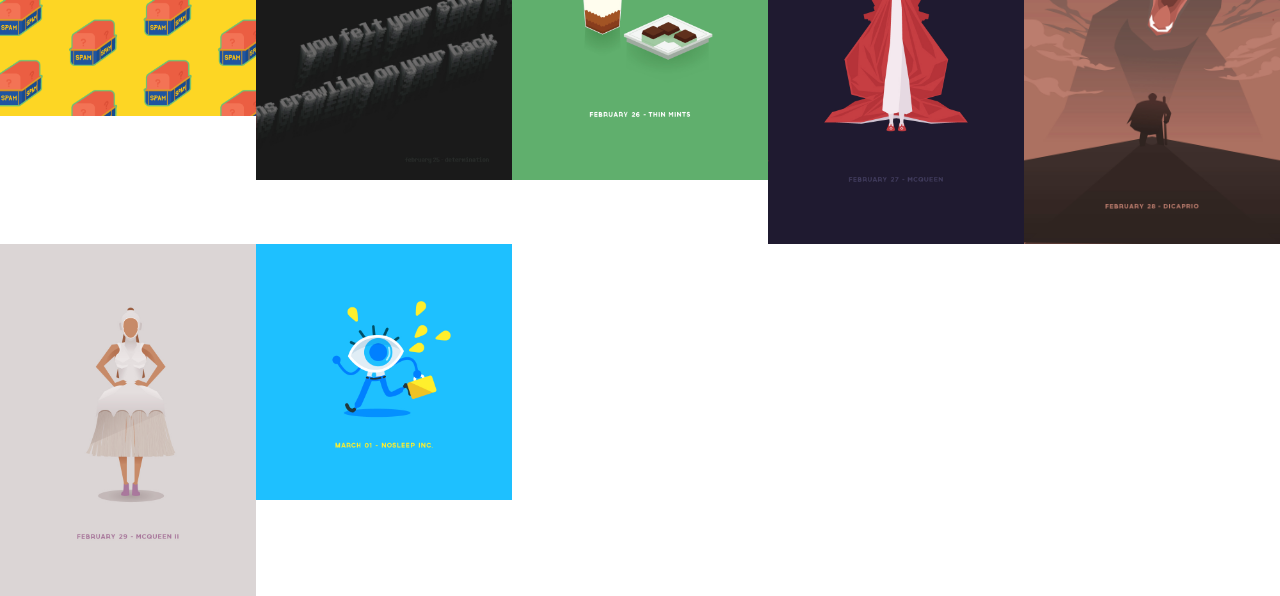
==== commit 97b9ce1d: "update 100 days to 3/01" ====
--- a/100days.html
+++ b/100days.html
@@ -66,6 +66,10 @@
     <div class="grid-item"><img src="/images/100_days/2.24-spam.png" alt="Day 14, February 24: Spam"></div>
     <div class="grid-item"><img src="/images/100_days/2.25-determination.jpg" alt="Day 15, February 25: Determination"></div>
     <div class="grid-item"><img src="/images/100_days/2.26-thin_mints.jpg" alt="Day 16, February 26: Thin Mints"></div>
+    <div class="grid-item"><img src="/images/100_days/2.27-mcqueen.jpg" alt="Day 17, February 27: McQueen"></div>
+    <div class="grid-item"><img src="/images/100_days/2.28-dicaprio.jpg" alt="Day 18, February 28: Dicaprio"></div>
+    <div class="grid-item"><img src="/images/100_days/2.29-mcqueen_ii.jpg" alt="Day 19, February 29: McQueen II"></div>
+    <div class="grid-item"><img src="/images/100_days/3.01-eye_bags.jpg" alt="Day 16, March 01: Nosleep Inc."></div>
     
     
     
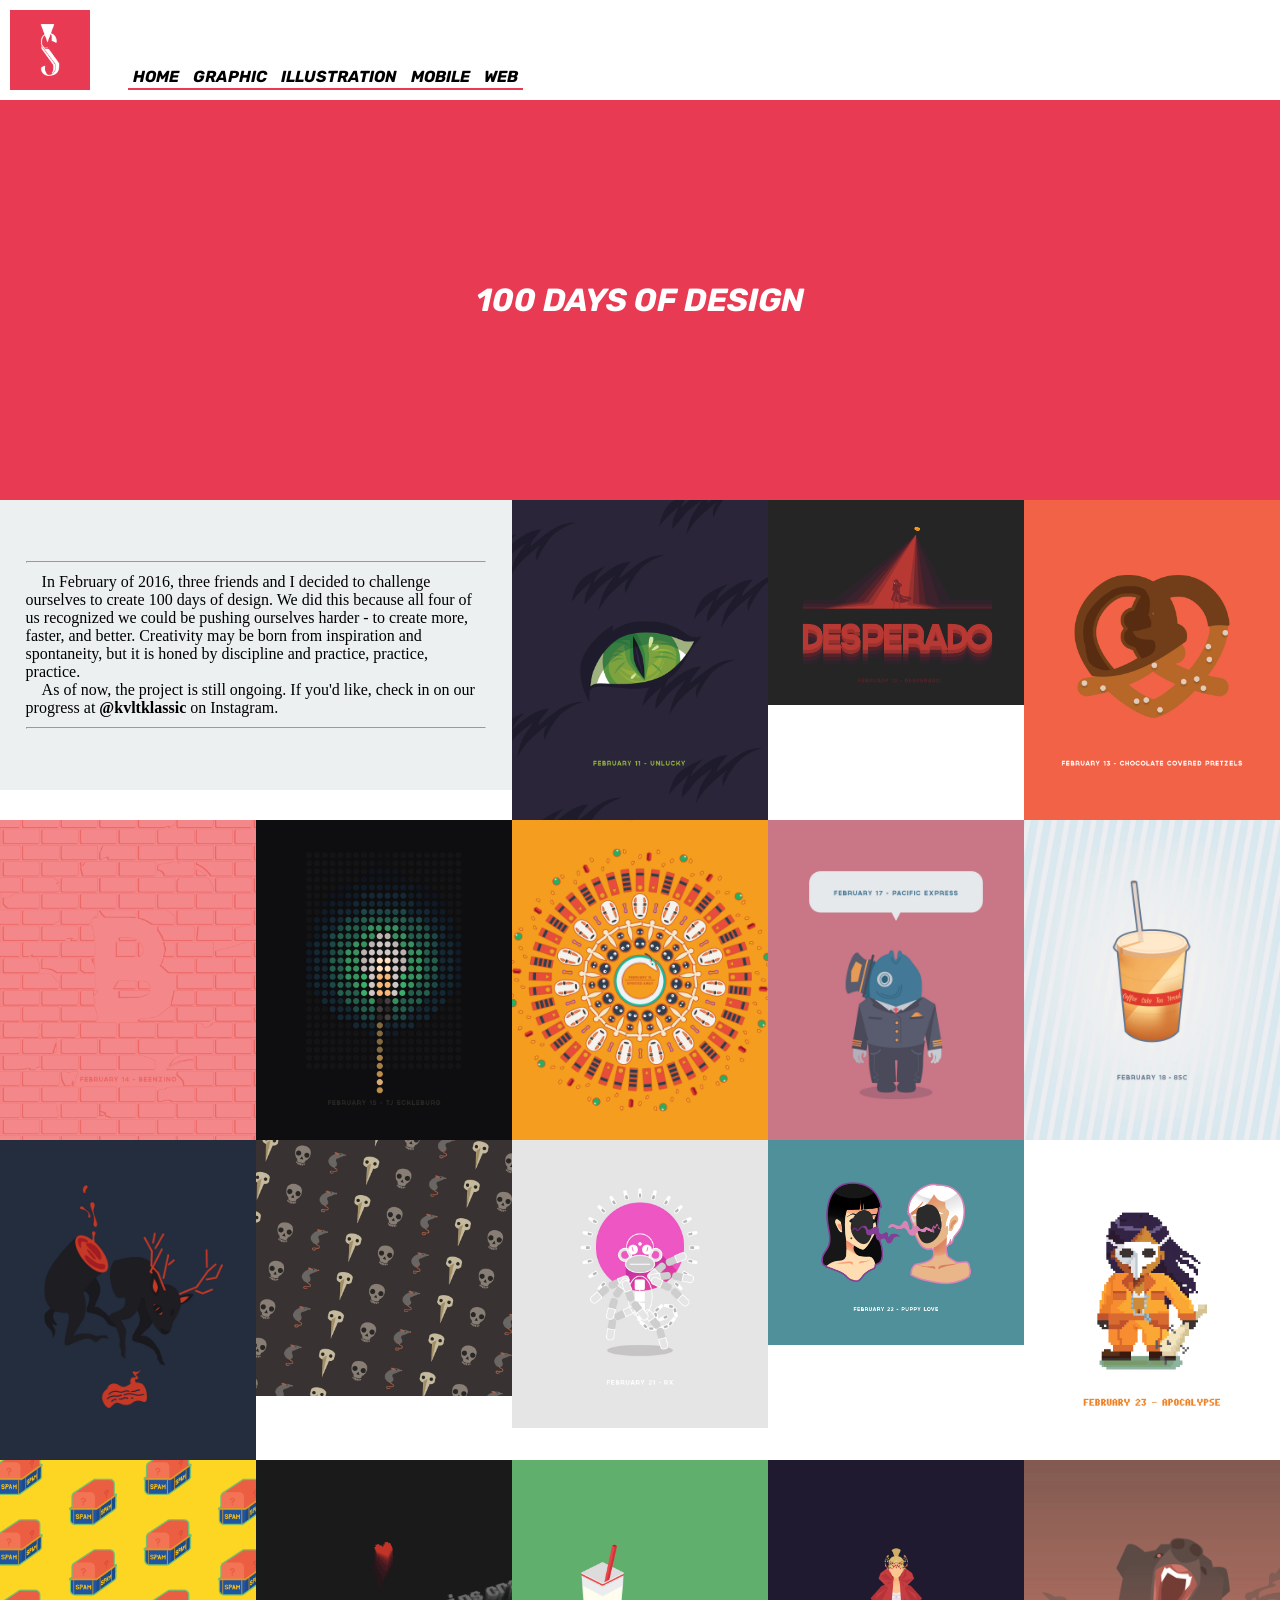
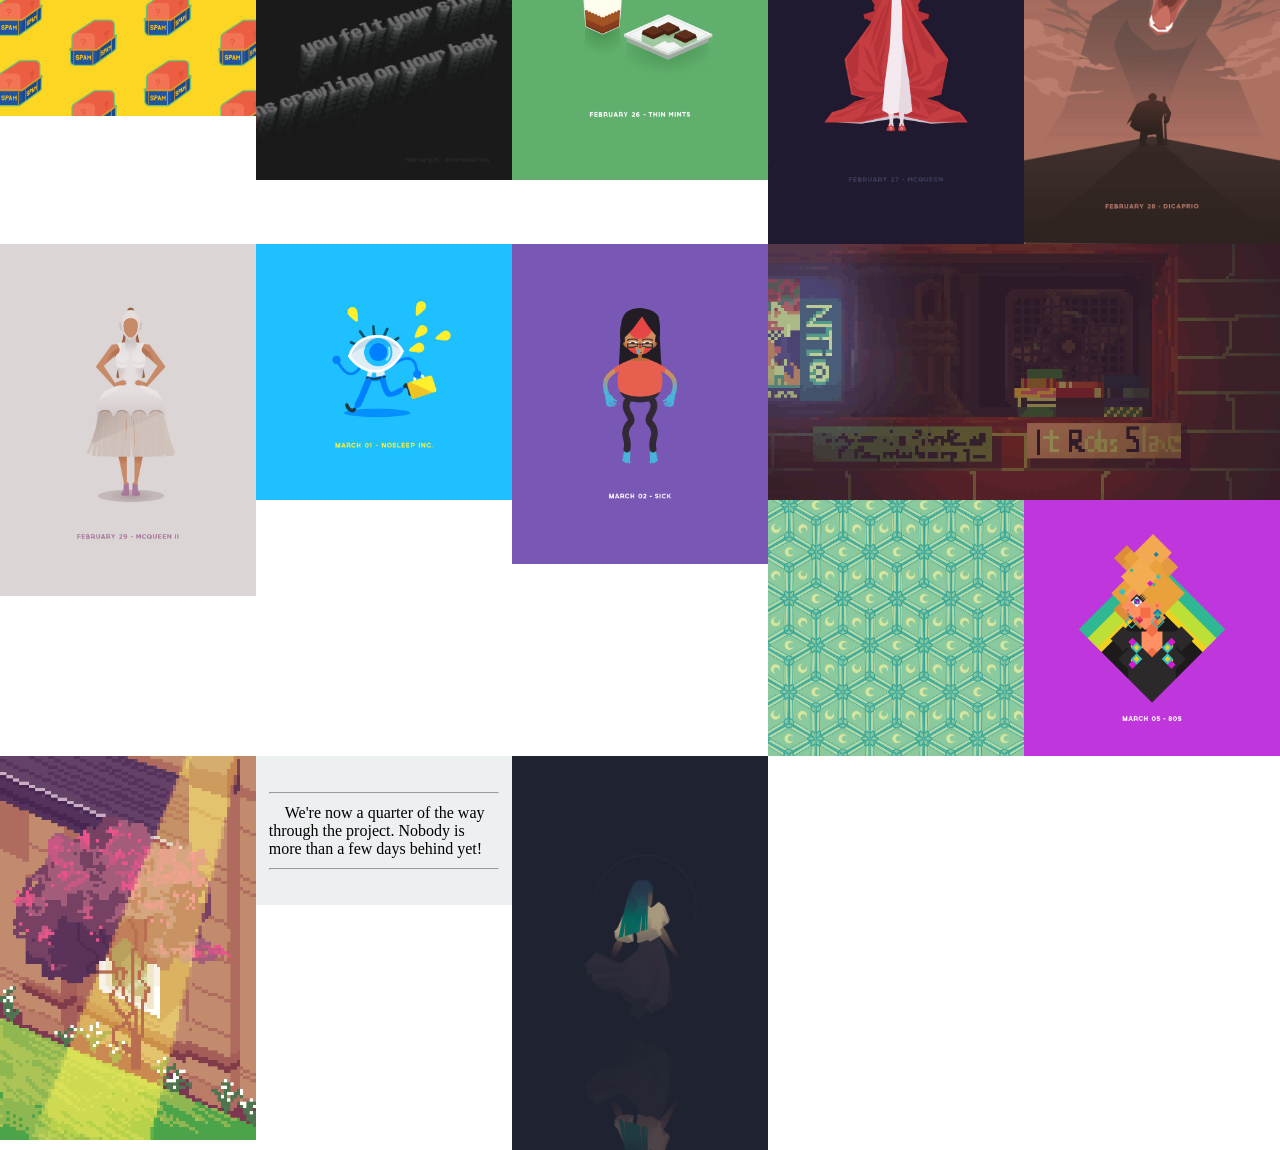
==== commit c032a6d2: "add through day 26" ====
--- a/100days.html
+++ b/100days.html
@@ -69,10 +69,21 @@
     <div class="grid-item"><img src="/images/100_days/2.27-mcqueen.jpg" alt="Day 17, February 27: McQueen"></div>
     <div class="grid-item"><img src="/images/100_days/2.28-dicaprio.jpg" alt="Day 18, February 28: Dicaprio"></div>
     <div class="grid-item"><img src="/images/100_days/2.29-mcqueen_ii.jpg" alt="Day 19, February 29: McQueen II"></div>
-    <div class="grid-item"><img src="/images/100_days/3.01-eye_bags.jpg" alt="Day 16, March 01: Nosleep Inc."></div>
-    
-    
-    
+    <div class="grid-item"><img src="/images/100_days/3.01-eye_bags.jpg" alt="Day 20, March 01: Nosleep Inc."></div>
+    <div class="grid-item"><img src="/images/100_days/3.02-sick.jpg" alt="Day 21, March 02: Sick"></div>
+    <div class="grid-item grid-item--width-2"><img src="/images/100_days/3.03-pizzahhh_gif.gif" alt="Day 22, March 03: Pizzahhh"></div>
+    <div class="grid-item"><img src="/images/100_days/3.04-moonstone.jpg" alt="Day 23, March 04: Moonstone"></div>
+    <div class="grid-item"><img src="/images/100_days/3.05-80s.jpg" alt="Day 24, March 05: 80s"></div>
+    <div class="grid-item"><img src="/images/100_days/3.06-church.png" alt="Day 25, March 06: Church"></div>
+    <div class="grid-item">
+        <div class="text-light" id="hundred-days">
+            <hr>
+                <p>We're now a quarter of the way through the project. Nobody is more than a few days behind yet!</p>
+            <hr>
+            </div>
+    </div>
+    <div class="grid-item"><img src="/images/100_days/3.07-unforgotten.png" alt="Day 26, March 07: Unforgotten"></div>
+</div>    
 <div class="footer">
     <p>&copy; Victoria Shi 2015</p>
 </div>
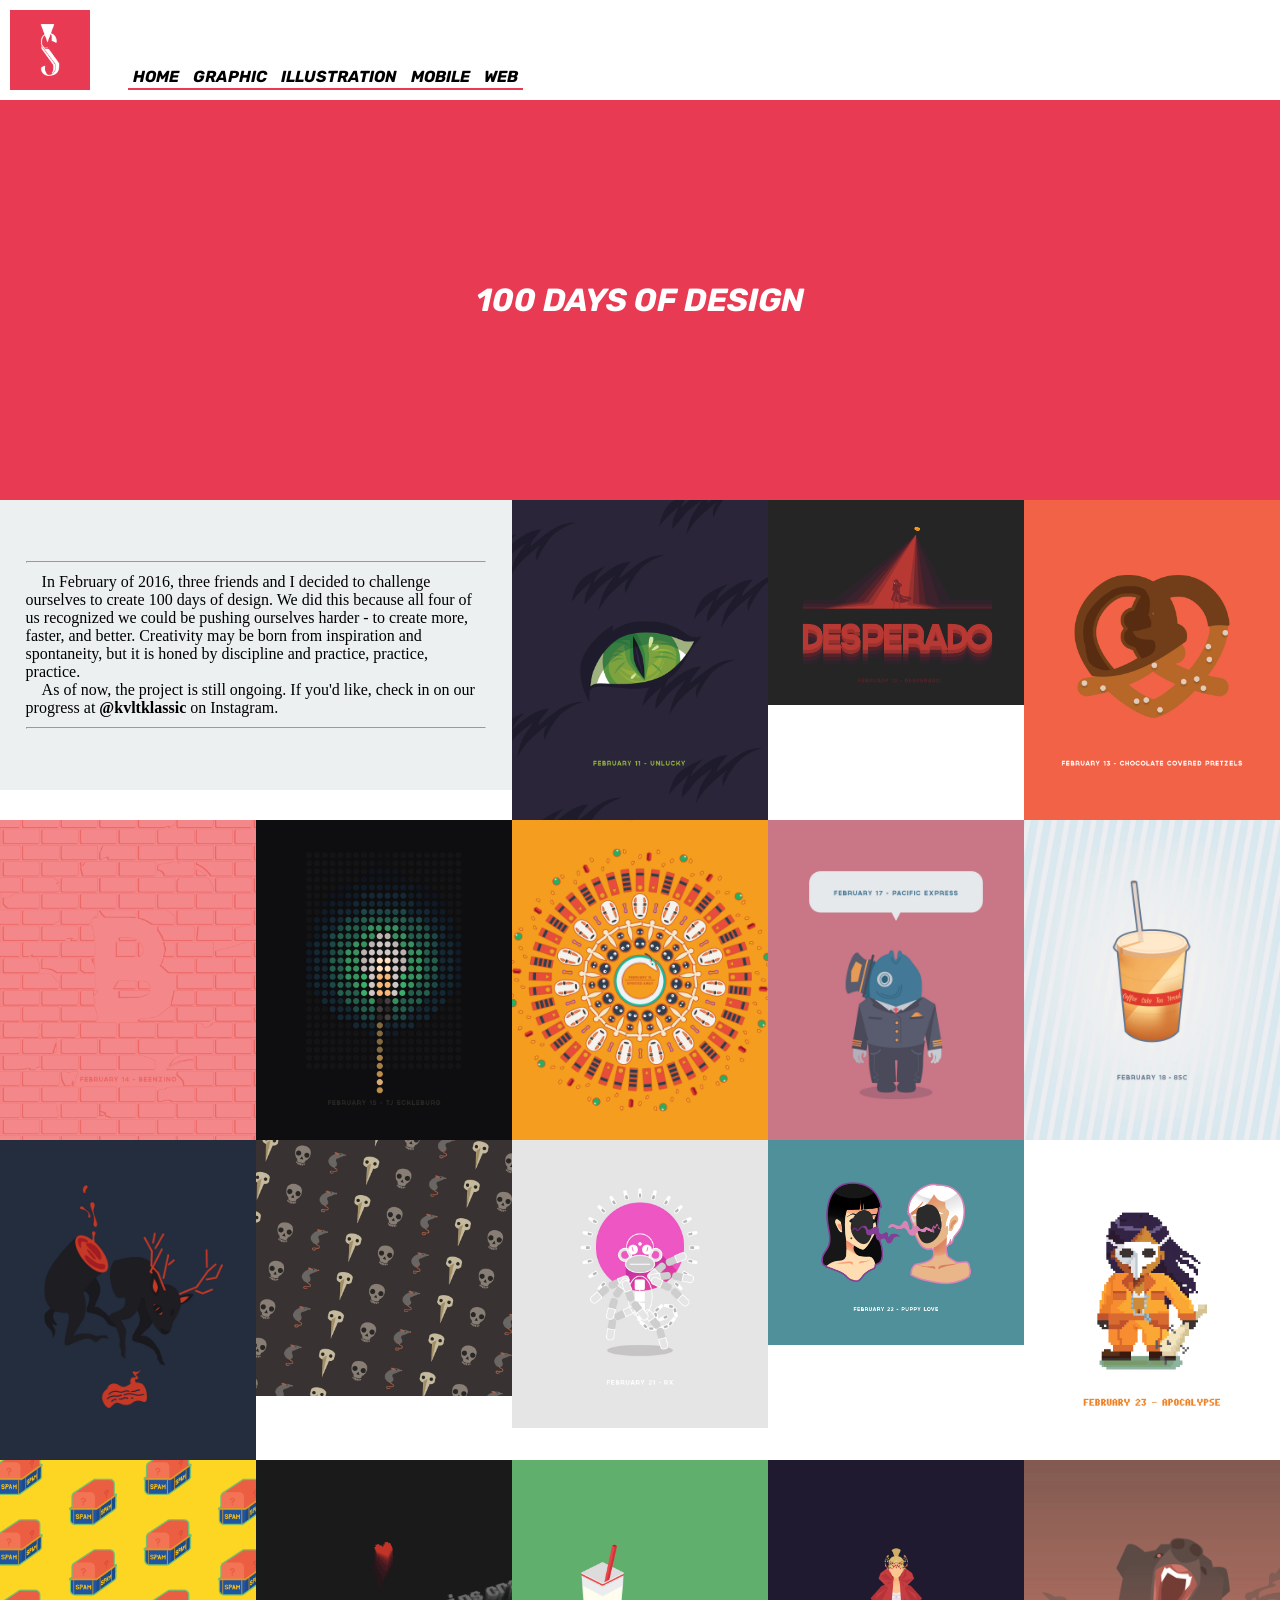
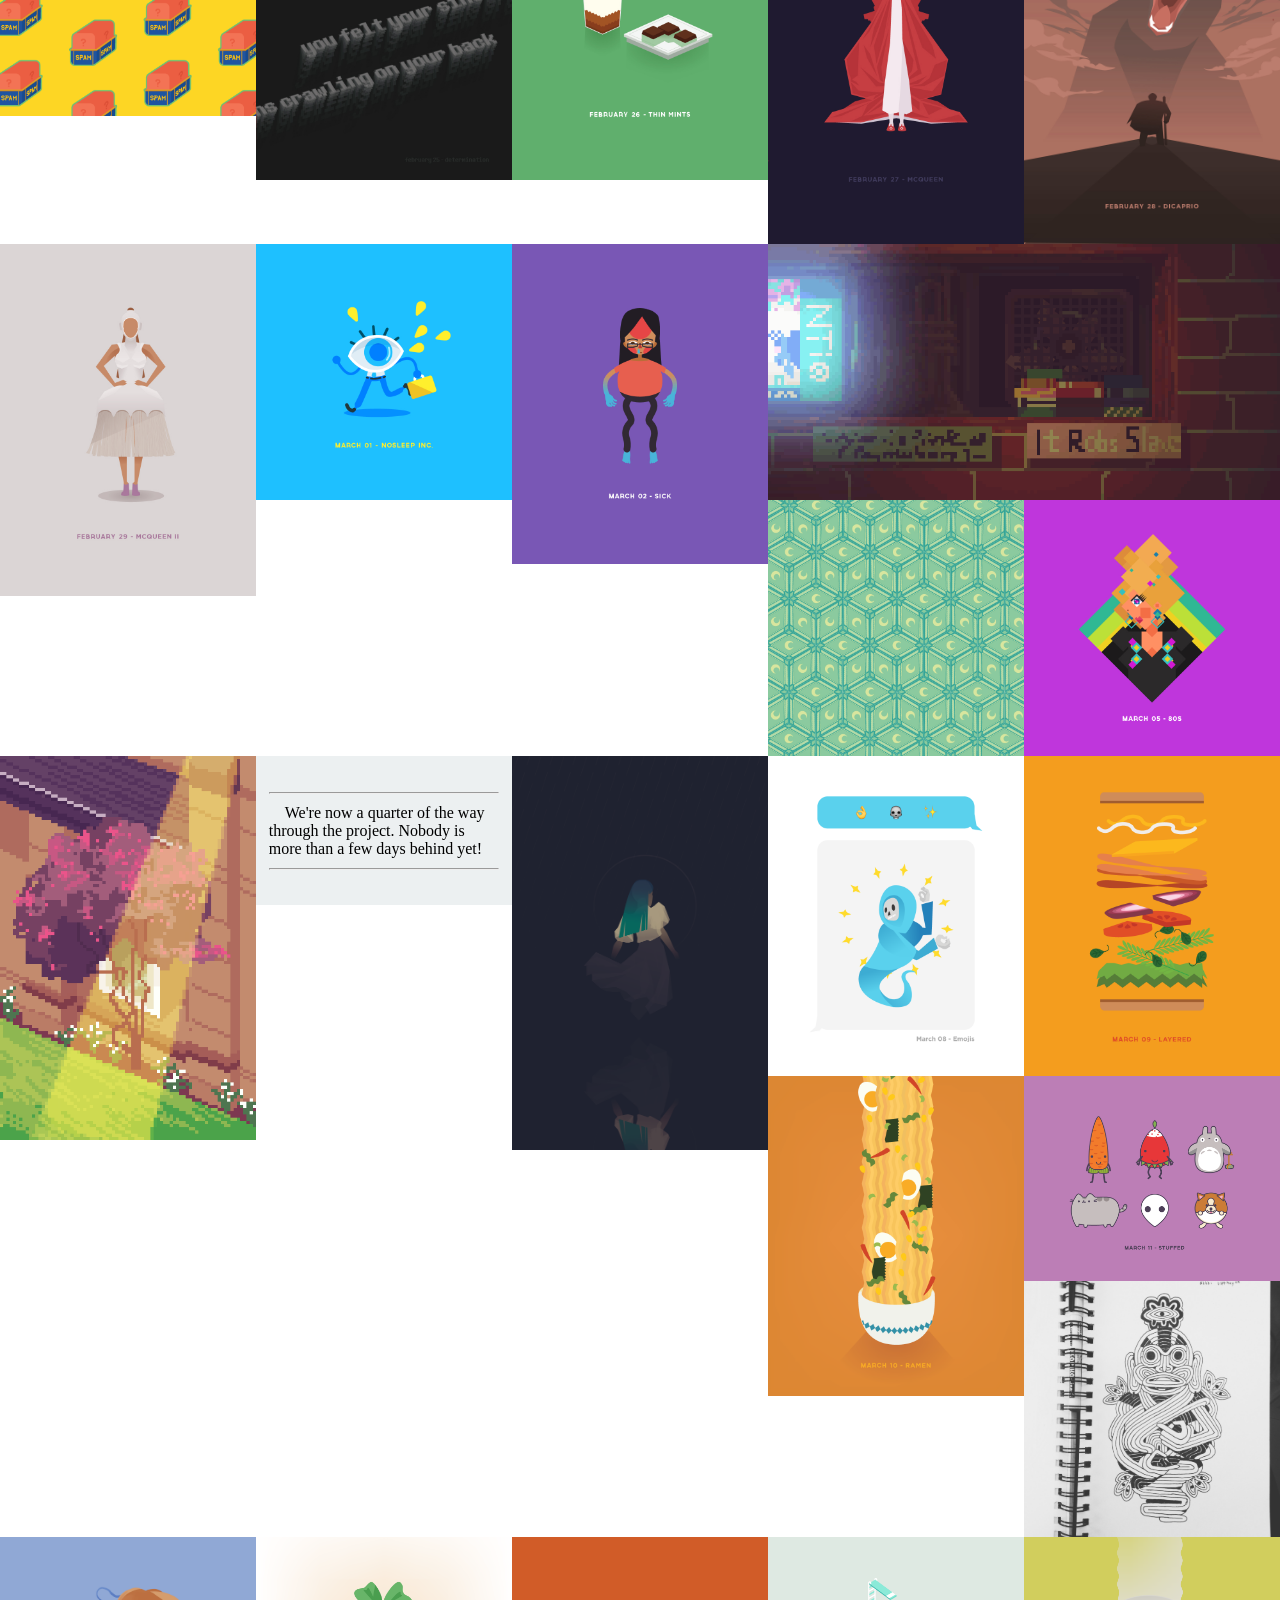
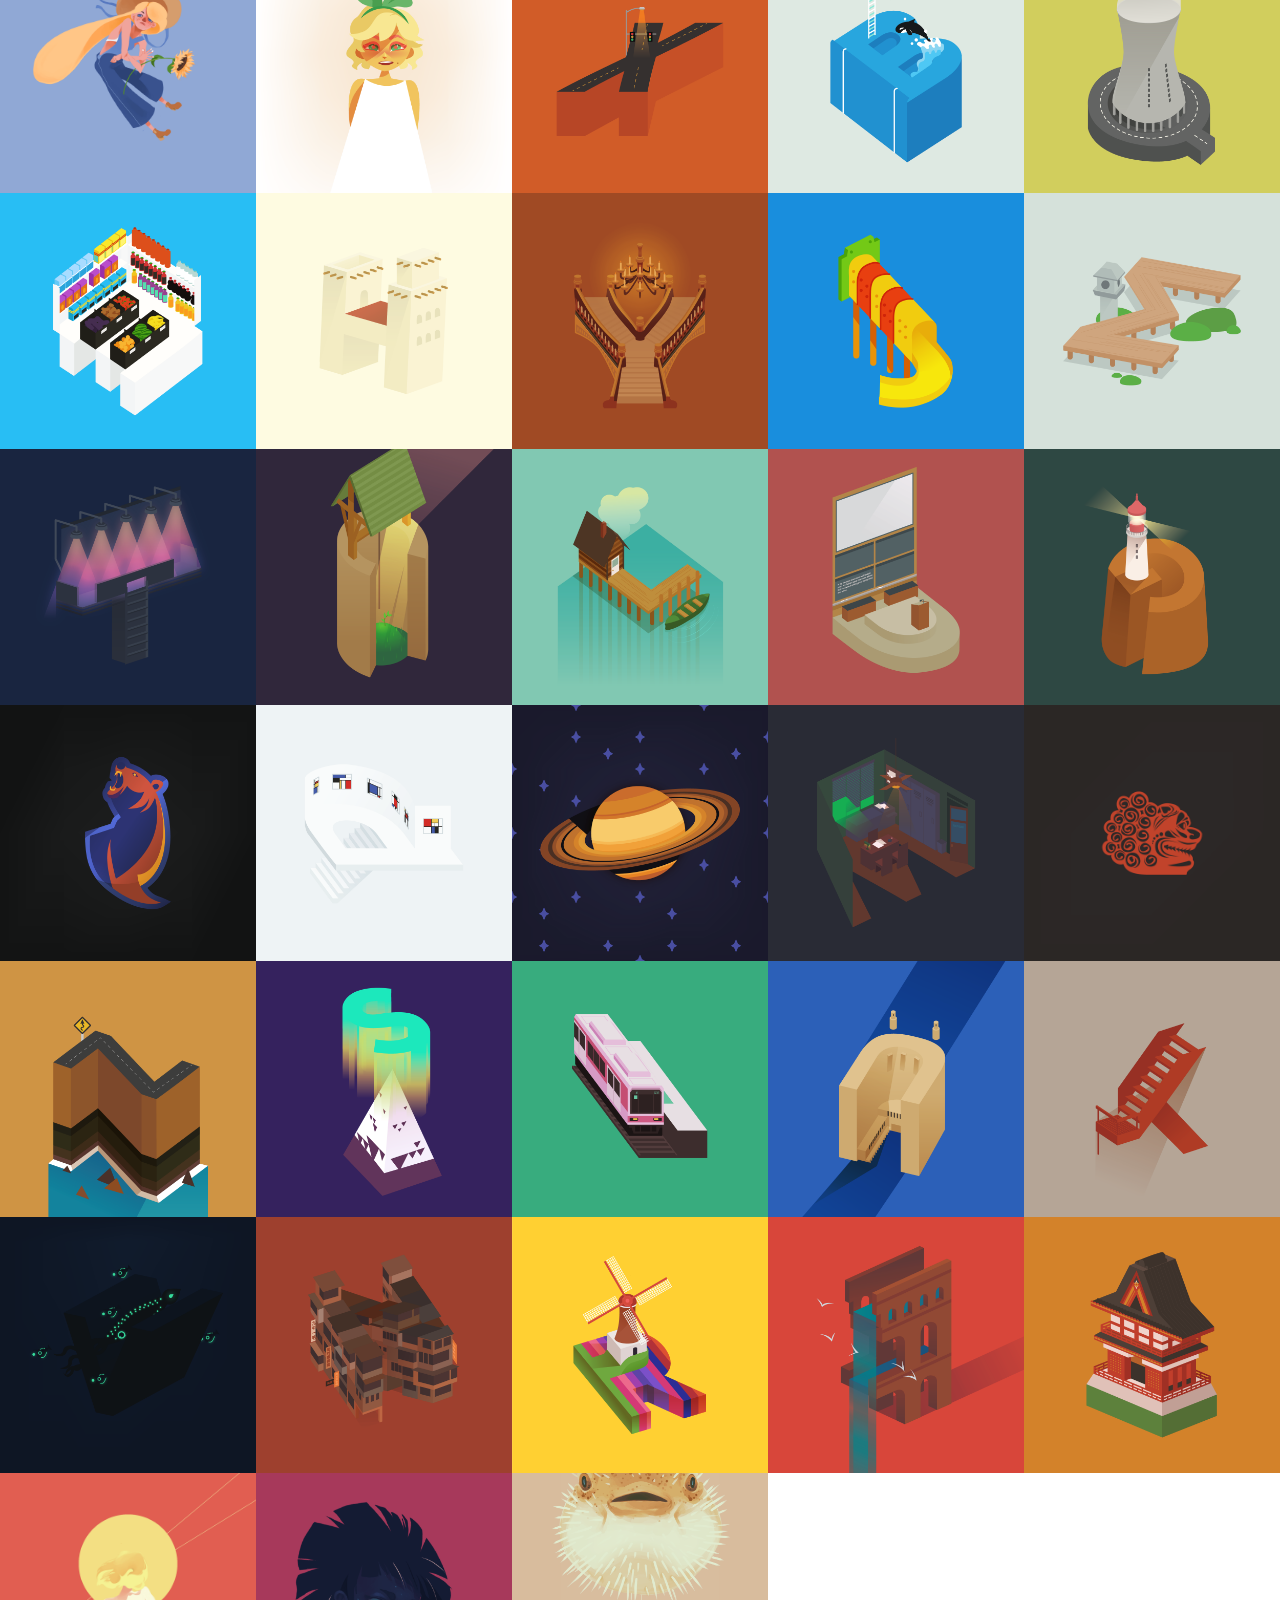
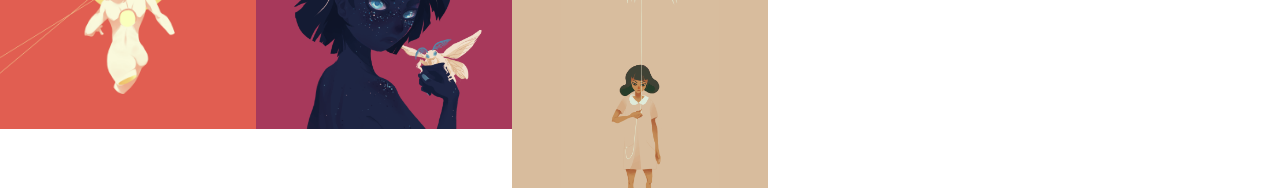
==== commit 82703b70: "update 100 days" ====
--- a/100days.html
+++ b/100days.html
@@ -83,6 +83,46 @@
             </div>
     </div>
     <div class="grid-item"><img src="/images/100_days/3.07-unforgotten.png" alt="Day 26, March 07: Unforgotten"></div>
+    <div class="grid-item"><img src="/images/100_days/3.08-emojis.png"></div>
+    <div class="grid-item"><img src="/images/100_days/3.09-sandwich.png"></div>
+    <div class="grid-item"><img src="/images/100_days/3.10-ramen.png"></div>
+    <div class="grid-item"><img src="/images/100_days/3.11-stuffed.png"></div>
+    <div class="grid-item"><img src="/images/100_days/3.12-buddha.jpg"></div>
+    <div class="grid-item"><img src="/images/100_days/3.13-sunflower.png"></div>
+    <div class="grid-item"><img src="/images/100_days/3.17-st_patricks.png"></div>
+    <div class="grid-item"><img src="/images/100_days/3.19-x.png"></div>
+    <div class="grid-item"><img src="/images/100_days/3.20-b.png"></div>
+    <div class="grid-item"><img src="/images/100_days/3.21-q.png"></div>
+    <div class="grid-item"><img src="/images/100_days/3.22-e.png"></div>
+    <div class="grid-item"><img src="/images/100_days/3.23-h.png"></div>
+    <div class="grid-item"><img src="/images/100_days/3.24-y.png"></div>
+    <div class="grid-item"><img src="/images/100_days/3.25-j.png"></div>
+    <div class="grid-item"><img src="/images/100_days/3.26-m.png"></div>
+    <div class="grid-item"><img src="/images/100_days/3.27-t.png"></div>
+    <div class="grid-item"><img src="/images/100_days/3.28-c.png"></div>
+    <div class="grid-item"><img src="/images/100_days/3.29-l.png"></div>
+    <div class="grid-item"><img src="/images/100_days/3.31-d.png"></div>
+
+    <div class="grid-item"><img src="/images/100_days/4.01-g.png"></div>
+    <div class="grid-item"><img src="/images/100_days/4.02-starcraft2.png"></div>
+    <div class="grid-item"><img src="/images/100_days/4.03-p.png"></div>
+    <div class="grid-item"><img src="/images/100_days/4.04-o.png"></div>
+    <div class="grid-item"><img src="/images/100_days/4.05-w.png"></div>
+    <div class="grid-item"><img src="/images/100_days/4.06-roar.png"></div>
+    <div class="grid-item"><img src="/images/100_days/4.07-z.png"></div>
+    <div class="grid-item"><img src="/images/100_days/4.08-s.png"></div>
+    <div class="grid-item"><img src="/images/100_days/4.09-i.png"></div>
+    <div class="grid-item"><img src="/images/100_days/4.10-u.png"></div>
+    <div class="grid-item"><img src="/images/100_days/4.11-k.png"></div>
+    <div class="grid-item"><img src="/images/100_days/4.12-v.png"></div>
+    <div class="grid-item"><img src="/images/100_days/4.13-n.png"></div>
+    <div class="grid-item"><img src="/images/100_days/4.14-r.png"></div>
+    <div class="grid-item"><img src="/images/100_days/4.15-f.png"></div>
+    <div class="grid-item"><img src="/images/100_days/4.16-a.png"></div>
+    
+    <div class="grid-item"><img src="/images/100_days/7.25-miami_hotline.png"></div>
+    <div class="grid-item"><img src="/images/100_days/7.26-luna.png"></div>
+    <div class="grid-item"><img src="/images/100_days/8.10-puff.png"></div>
 </div>    
 <div class="footer">
     <p>&copy; Victoria Shi 2015</p>
